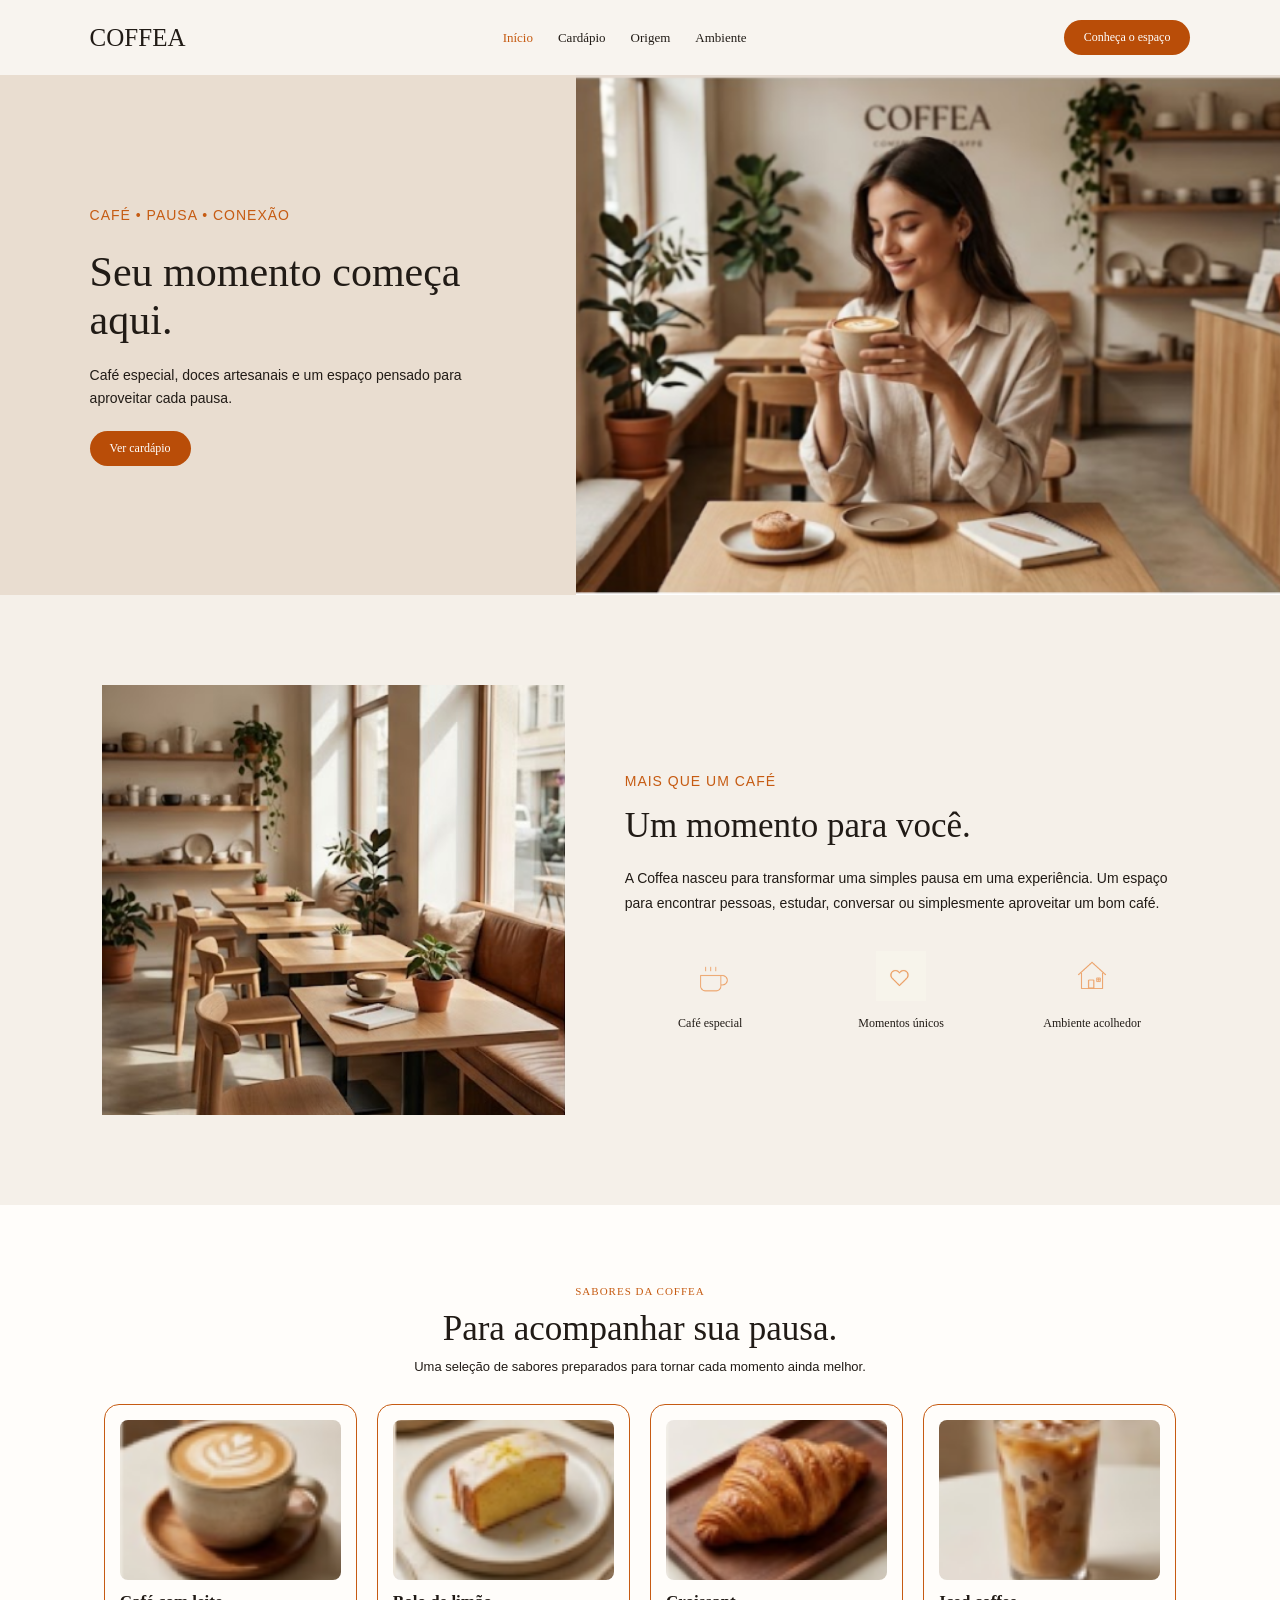
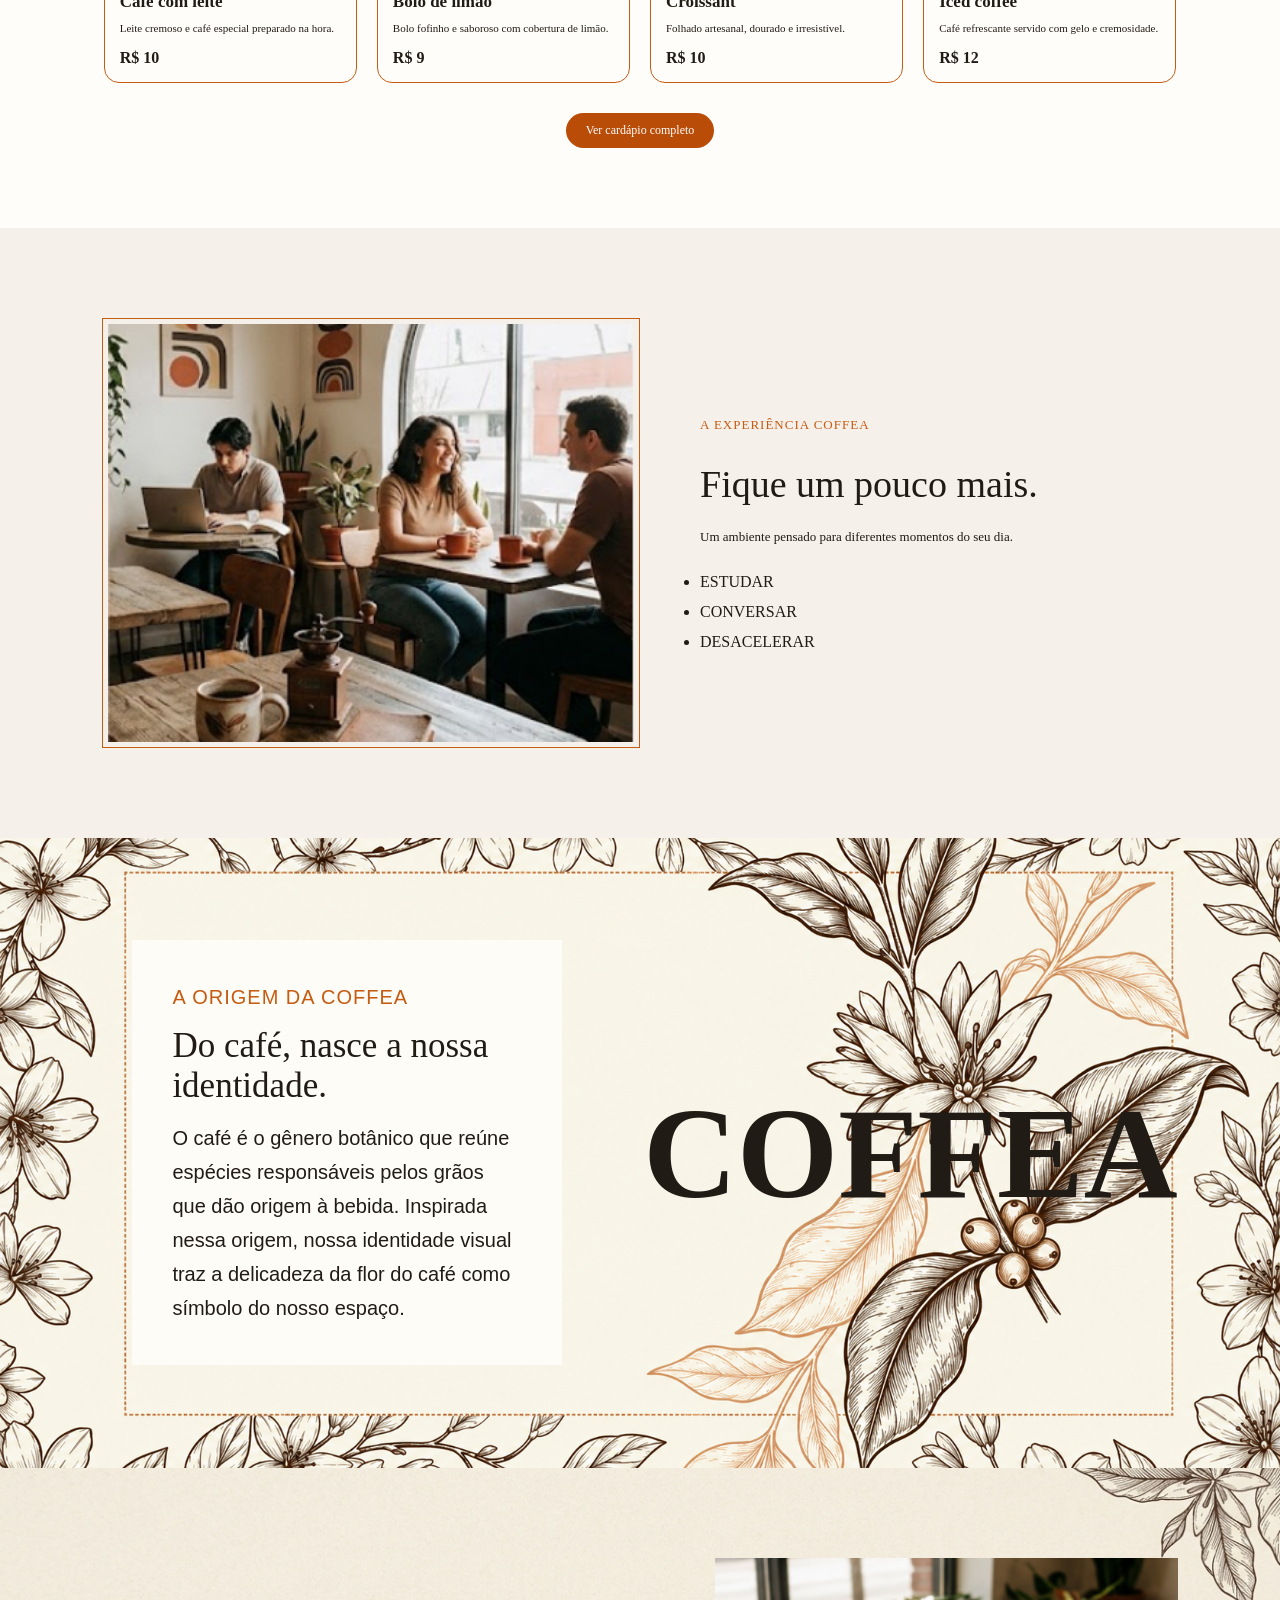
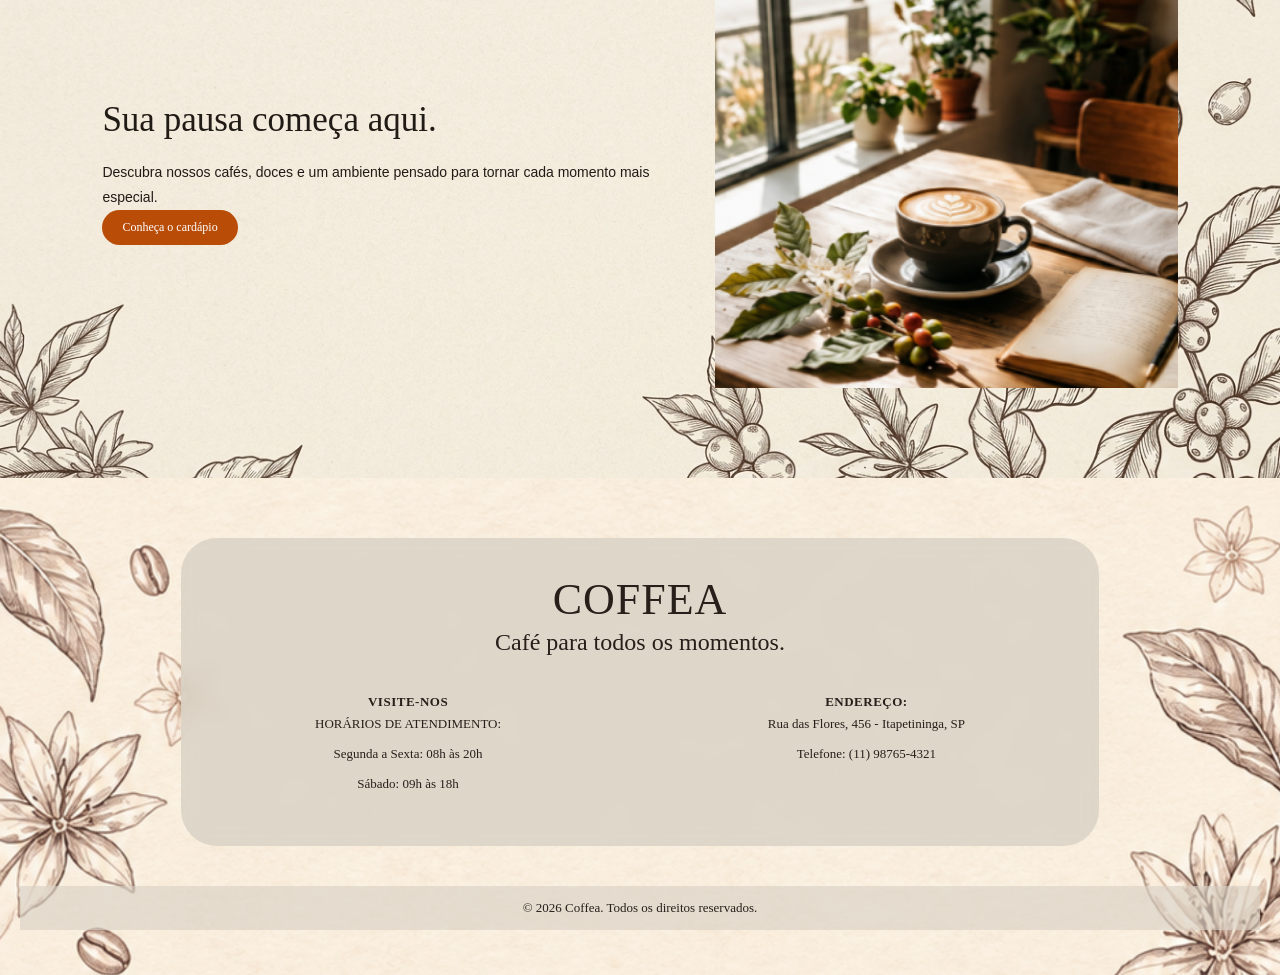
==== index.html @ 1c8af547 "Projeto-coffea" ====
<!DOCTYPE html>
<html lang="pt-br">

<head>
    <meta charset="UTF-8">
    <meta name="viewport" content="width=device-width, initial-scale=1.0">
    <title>COFFEA - Cafeteria</title>

    <link rel="stylesheet" href="base.css">
    <link rel="stylesheet" href="index.css">
</head>

<body>

    <header>
        <h2>COFFEA</h2>

        <nav class="menu">
            <a class="inicio-menu" href="./index.html">Início</a>
            <a href="./cardapio.html">Cardápio</a>
            <a href="#historia">Origem</a>
            <a href="./ambiente.html">Ambiente</a>
        </nav>

        <a href="#cardapio" class="botao">Conheça o espaço</a>
    </header>

    <main>

        <section class="inicio">

            <div class="texto-inicio">
                <p class="subtitulo">CAFÉ • PAUSA • CONEXÃO</p>

                <h1>Seu momento começa aqui.</h1>

                <p>
                    Café especial, doces artesanais e um espaço pensado
                    para aproveitar cada pausa.
                </p>

                <a href="./cardapio.html" class="botao">Ver cardápio</a>
            </div>
            <img src="./Imagens/img1.png" alt="img1">
        </section>

        <section class="sobre">

            <img src="./Imagens/img2.png" alt="img2">
            <div class="texto-sobre">

                <p class="subtitulo">MAIS QUE UM CAFÉ</p>
                <h2>Um momento para você.</h2>
                <p>
                    A Coffea nasceu para transformar uma simples pausa
                    em uma experiência. Um espaço para encontrar pessoas,
                    estudar, conversar ou simplesmente aproveitar um bom café.
                </p>

                <div class="beneficios">

                    <div>
        <img src="./Imagens/cafe-desenho.png" alt="Café">
        <p>Café especial</p>
    </div>

    <div>
        <img src="./Imagens/coracao-desenho.png" alt="Coração">
        <p>Momentos únicos</p>
    </div>

    <div>
        <img src="./Imagens/casa-desenho.png" alt="Casinha">
        <p>Ambiente acolhedor</p>
    </div>

            </div>
        </section>


        <section class="cardapio">

            <p class="subtitulo">SABORES DA COFFEA</p>
            <h2>Para acompanhar sua pausa.</h2>
            <p class="descricao">
                Uma seleção de sabores preparados para tornar cada momento ainda melhor.
            </p>

            <div class="produtos">

                <article class="produto">
                    <img src="./Imagens/3.1.png" alt="img3.1">
                    <h3>Café com leite</h3>
                    <p>Leite cremoso e café especial preparado na hora.</p>
                    <strong>R$ 10</strong>

                </article>

                <article class="produto">
                    <img src="./Imagens/3.2.png" alt="img3.2">
                    <h3>Bolo de limão</h3>
                    <p>Bolo fofinho e saboroso com cobertura de limão.</p>
                    <strong>R$ 9</strong>
                </article>

                <article class="produto">
                    <img src="./Imagens/3.3.png" alt="img3.3">
                    <h3>Croissant</h3>
                    <p>Folhado artesanal, dourado e irresistível.</p>
                    <strong>R$ 10</strong>
                </article>

                <article class="produto">
                    <img src="./Imagens/3.4.png" alt="img3.4">
                    <h3>Iced coffee</h3>
                    <p>Café refrescante servido com gelo e cremosidade.</p>
                    <strong>R$ 12</strong>
                </article>

            </div>

            <a href="./cardapio.html" class="botao">Ver cardápio completo</a>

        </section>


        <section class="experiencia" id="ambiente">
            <img src="./Imagens/img4.png" alt="img4">
            <div class="texto-experiencia">

                <p class="subtitulo">A EXPERIÊNCIA COFFEA</p>
                <h2>Fique um pouco mais.</h2>
                <p>
                    Um ambiente pensado para diferentes momentos do seu dia.
                </p>
                <ul class="links">
                    <li>ESTUDAR</li>
                    <li>CONVERSAR</li>
                    <li>DESACELERAR</li>
                </ul>

            </div>

        </section>


        <section class="historia" id="historia">

            <div class="texto-historia">
                <p class="subtitulo">A ORIGEM DA COFFEA</p>
                <h2>Do café, nasce a nossa identidade.</h2>
                <p>
                    O café é o gênero botânico que reúne espécies responsáveis
                    pelos grãos que dão origem à bebida. Inspirada nessa origem,
                    nossa identidade visual traz a delicadeza da flor do café
                    como símbolo do nosso espaço.
                </p>
            </div>

            <h1 class="coffea"> COFFEA</h1>

        </section>

        <section class="sobre-2" id="sobre-2">
            <div class="texto-sobre">
                <h2>Sua pausa começa aqui.</h2>
                <p>
                    Descubra nossos cafés, doces e um ambiente pensado
                    para tornar cada momento mais especial.
                </p>
                <a href="./cardapio.html" class="botao">Conheça o cardápio</a>
            </div>

            <img src="./Imagens/img6.png" alt="img6">

        </section>

    </main>

    <footer id="rodape">
        <div class="cartao-contato">
            <div class="cabecalho-contato">
                <h2>COFFEA</h2>
                <p class="slogan">Café para todos os momentos.</p>
            </div>

            <div class="info-contato">
                <div class="coluna-info">
                    <h3>VISITE-NOS</h3>
                    <p>HORÁRIOS DE ATENDIMENTO:</p>
                    <p>Segunda a Sexta: 08h às 20h</p>
                    <p>Sábado: 09h às 18h</p>
                </div>

                <div class="coluna-info">
                    <h3>ENDEREÇO:</h3>
                    <p>Rua das Flores, 456 - Itapetininga, SP</p>
                    <p>Telefone: (11) 98765-4321</p>
                </div>
            </div>
        </div>

        <p class="direitos">© 2026 Coffea. Todos os direitos reservados.</p>
    </footer>
</body>

</html>
---- base.css ----
:root {
  --texto: #211b16;
  --fundo: #f5f0e9;
  --creme: #f8f4ef;
  --laranja: #c65b12;
  --botao: #b94d08;
  --marrom: #30251e;
  
  /*Contorno das letras*/
  --contorno-cor: #f4efe6;
  --contorno-esp: 2px;
  --contorno-neg: calc(var(--contorno-esp) * -1);
  --contorno:
  var(--contorno-neg) var(--contorno-neg) 0 var(--contorno-cor),
  var(--contorno-esp) var(--contorno-neg) 0 var(--contorno-cor),
  var(--contorno-neg) var(--contorno-esp) 0 var(--contorno-cor),
  var(--contorno-esp) var(--contorno-esp) 0 var(--contorno-cor),
  var(--contorno-neg) 0 0 var(--contorno-cor),
  var(--contorno-esp) 0 0 var(--contorno-cor),
  0 var(--contorno-neg) 0 var(--contorno-cor),
  0 var(--contorno-esp) 0 var(--contorno-cor);
}


* { margin: 0; padding: 0; box-sizing: border-box; }

html { scroll-behavior: smooth; }

body {
  font-family: Georgia, 'Times New Roman', serif;
  color: var(--texto);
  background: var(--fundo);
  overflow-x: hidden;
}

img { max-width: 100%; display: block; }

header {
  display: flex;
  justify-content: space-between;
  align-items: center;
  padding: 20px 7%;
  background: var(--creme);
  font-family: Georgia, serif;
}
header h2 { font-size: 25px; font-weight: normal; }
nav { display: flex; gap: 25px; }
nav a { color: var(--texto); text-decoration: none; font-size: 13px; }

.botao {
  display: inline-block;
  padding: 10px 20px;
  border-radius: 20px;
  background: var(--botao);
  color: #fff;
  text-decoration: none;
  font-size: 12px;
}

.subtitulo {
  display: block;
  margin-bottom: 14px;
  font-size: 13px;
  letter-spacing: 2px;
  text-transform: uppercase;
  color: var(--laranja);
}

body > footer {
  display: flex;
  flex-direction: column;
  align-items: center;
  padding-top: 60px;
  background: var(--marrom) url("./Imagens/fundo_continuo.png") center / cover no-repeat;
  color: #261f1a;
  font-family: Georgia, serif;
}

.cartao-contato {
  display: flex;
  flex-direction: column;
  align-items: center;
  width: 74%;
  max-width: 960px;
  padding: 36px 50px 42px;
  margin-bottom: 40px;
  background: rgba(218, 211, 198, 0.85);
  backdrop-filter: blur(8px);
  border-radius: 36px;
}
.cabecalho-contato { margin-bottom: 28px; text-align: center; }
.cabecalho-contato h2 {
  margin-bottom: 4px;
  font-size: clamp(32px, 3.6vw, 44px);
  font-weight: normal;
  letter-spacing: 1px;
}
.slogan { font-size: clamp(18px, 2vw, 24px); }

.info-contato {
  display: flex;
  justify-content: space-between;
  gap: 40px;
  width: 100%;
  max-width: 650px;
}
.coluna-info h3 { margin-bottom: 4px; font-size: 13px; letter-spacing: 0.5px; }
.coluna-info p { font-size: 13px; line-height: 1.55; }

.direitos {
  width: 100%;
  padding: 14px 20px;
  background: rgba(218, 211, 198, 0.65);
  text-align: center;
  font-size: 13px;
}

@media (max-width: 768px) {
  header { flex-direction: column; gap: 20px; }
  nav { flex-wrap: wrap; justify-content: center; gap: 15px; }
  .cartao-contato { width: 94%; padding: 28px 22px; border-radius: 24px; }
  .info-contato { flex-direction: column; gap: 20px; text-align: center; }
}
---- index.css ----
*{
margin: 0;
padding: 0;
box-sizing: border-box;
}
html {
scroll-behavior: smooth;
}
body {
background-color: #f5f0e9;
color: #211b16;
font-family: Georgia, serif;
}
img {
max-width: 100%;
display: block;
}
.subtitulo {
color: #c65b12;
font-size: 11px;
margin-bottom: 12px;
letter-spacing: 1px;
}
.botao {
display: inline-block;
background-color: #b94d08;
color: white;
text-decoration: none;
padding: 10px 20px;
border-radius: 20px;
font-size: 12px;
}
.menu > .inicio-menu{
color: #c65b12
}


header {
background-color: #f8f4ef;
display: flex;
justify-content: space-between;
align-items: center;
padding: 20px 7%;
}
header h2 {
font-size: 25px;
font-weight: normal;
}
nav {
display: flex;
gap: 25px;
}
nav a {
color: #211b16;
text-decoration: none;
font-size: 13px;
}
.menu > .inicio-menu{
color: #c65b12
}

.inicio {
display: flex;
align-items: center;
background-color: #e9ddd0;
min-height: 520px;
}
.texto-inicio {
width: 45%;
padding: 50px 7%;
}
.texto-inicio h1 {
font-size: 42px;
font-weight: normal;
margin-bottom: 20px;
}
.texto-inicio p {
font-size: 14px;
line-height: 1.7;
margin-bottom: 20px;
font-family: montserrat-light, sans-serif;
}
.inicio img {
width: 55%;
height: 520px;
object-fit: cover;
}


.sobre {
display: flex;
align-items: center;
gap: 60px;
padding: 90px 7%;
}
.sobre img {
width: 43%;
height: 430px;
object-fit: cover;
}
.texto-sobre {
flex: 1;
}
.texto-sobre h2 {
font-size: 35px;
font-weight: normal;
margin-bottom: 20px;
}
.texto-sobre > p {
font-size: 14px;
line-height: 1.8;
font-family: montserrat-light, sans-serif;
}
.sobre {
display: flex;
align-items: center;
justify-content: space-between;
gap: 60px;
padding: 90px 8%;

}
.sobre-2 {
display: flex;
align-items: center;
justify-content: space-between;
gap: 60px;
padding: 90px 8%;
background-image: url("./Imagens/sobre_fundo.jpg");
background-size: cover;
background-position: center;
}
.sobre-2 img {
width: 43%;
height: 430px;
object-fit: cover;
}
.beneficios {
    display: flex;
    flex-direction: row;
    justify-content: space-between;
    align-items: flex-start;
    gap: 20px;
    margin-top: 35px;
    width: 100%;
    text-align: center;
}

.beneficios div {
    flex: 1;
    display: flex;
    flex-direction: column;
    align-items: center;
}

.beneficios img {
    width: 50px;
    height: 50px;
    object-fit: contain;
    margin-bottom: 10px;
}

.beneficios p {
    font-size: 12px;
    margin-top: 5px;
    text-align: center;
   
}


.cardapio {
text-align: center;
padding: 80px 7%;
background-color: #fffdfa;
}
.cardapio h2 {
font-size: 35px;
font-weight: normal;
margin-bottom: 10px;
}
.descricao {
font-size: 13px;
margin-bottom: 30px;
font-family: montserrat-light, sans-serif;
}
.produtos {
display: flex;
justify-content: center;
gap: 20px;
margin-bottom: 30px;
}
.produto {
border: 1px solid #c65b12;
border-radius: 15px;
padding: 15px;
width: 23%;
text-align: left;
}
.produto img {
width: 100%;
height: 160px;
object-fit: cover;
border-radius: 8px;
}
.produto h3 {
font-size: 17px;
margin-top: 12px;
margin-bottom: 8px;
}
.produto p {
font-size: 11px;
line-height: 1.5;
margin-bottom: 12px;
}
.produto strong {
font-size: 16px;
}


.experiencia {
display: flex;
align-items: center;
gap: 60px;
padding: 90px 8%;
background-color: #f5f0e9;
}
.experiencia img {
width: 50%;
height: 430px;
object-fit: cover;
padding: 5px;
border: 1px solid #c65b12;
}
.texto-experiencia {
flex: 1;
}
.texto-experiencia h2 {
font-size: 38px;
font-weight: normal;
margin-bottom: 20px;
}
.texto-experiencia p {
font-size: 13px;
line-height: 1.7;
margin-bottom: 25px;
font-family: Georgia, serif;

}

.links {
display: flex;
flex-direction: column;
gap: 12px;
}
.links a {
color: #c65b12;
font-size: 13px;
font-weight: bold;
text-decoration: none;
}

.historia {
display: flex;
align-items: center;
justify-content: space-between;
min-height: 630px;
padding: 80px 8%;
background-color: #e9dfd2;
background-image: url("./Imagens/moldura-fundo-coffea.png");
background-size: cover;
background-position: center;
}

.coffea{
    font-size: 130px;
}
.texto-historia {
width: 40%;
background-color: rgba(255, 253, 250, 0.88);
padding: 40px;
  margin-left: 30px;
}
.texto-historia h2 {
font-size: 35px;
font-weight: normal;
margin-bottom: 15px;
}
.texto-historia p {
font-size: 20px;
line-height: 1.7;
font-family: montserrat-light, sans-serif;
}
.nome-coffea h2 {
font-size: 65px;
color: #513b29;
}
.historia img {
    width: 200%;
    height: 500px;
    object-fit: contain;
}
footer {
background-color: #30251e;
color: #f5f0e9;
text-align: center;
padding: 35px 20px;
}
footer h2 {
font-size: 25px;
margin-bottom: 12px;
}
footer p {
font-size: 12px;
margin-bottom: 10px;
}


@media (max-width: 768px) {
header {
flex-direction: column;
gap: 20px;
}
nav {
flex-wrap: wrap;
justify-content: center;
gap: 15px;
}
.inicio,
.sobre,
.experiencia,
.contato {
flex-direction: column;
}
.texto-inicio,
.texto-sobre,
.texto-experiencia,
.texto-contato {
width: 45%;
padding: 30px 7%;
}
.inicio img,
.sobre img,
.experiencia img,
.contato img
{
width: 50%;
height: 400px;
}

.produtos {
flex-wrap: wrap;
}
.produto {
width: 45%;
}
.historia {
flex-direction: column;
gap: 30px;
}
.texto-historia {
width: 100%;
}
.nome-coffea h2 {
font-size: 40px;
}
}
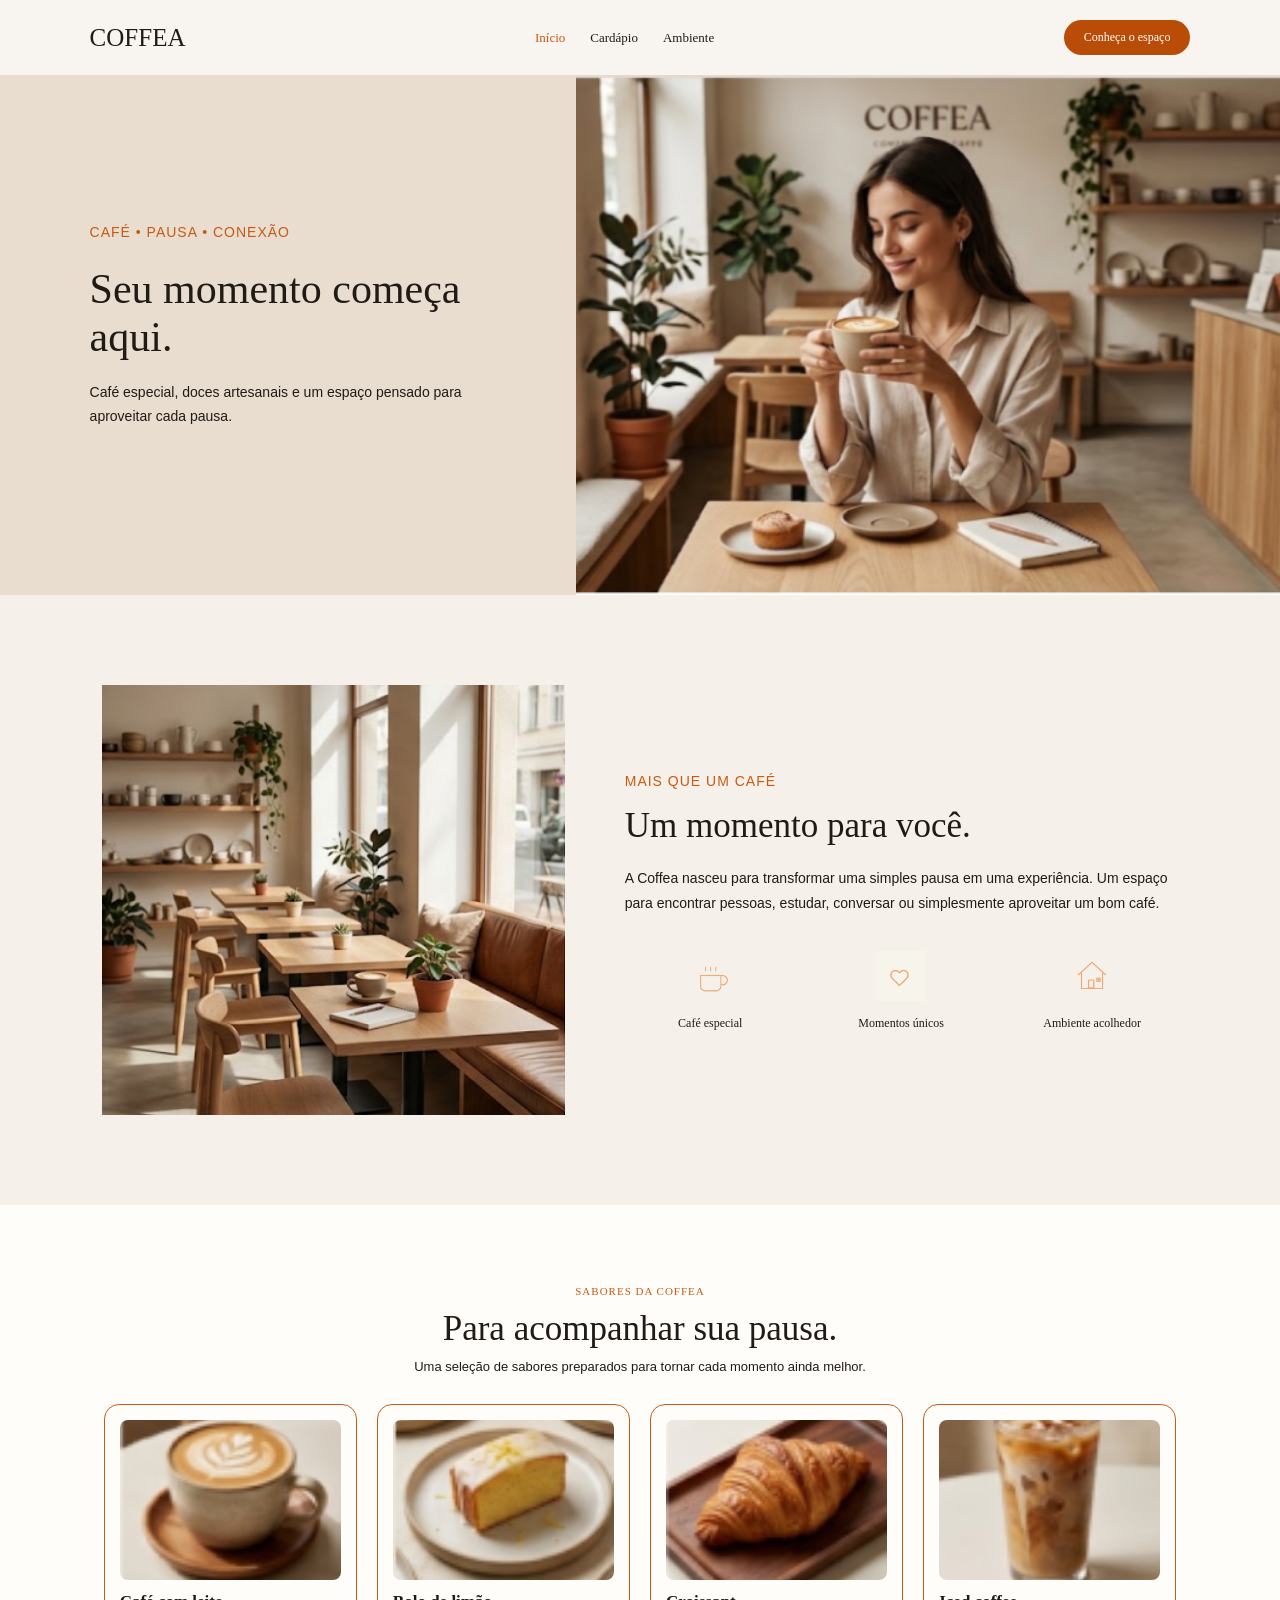
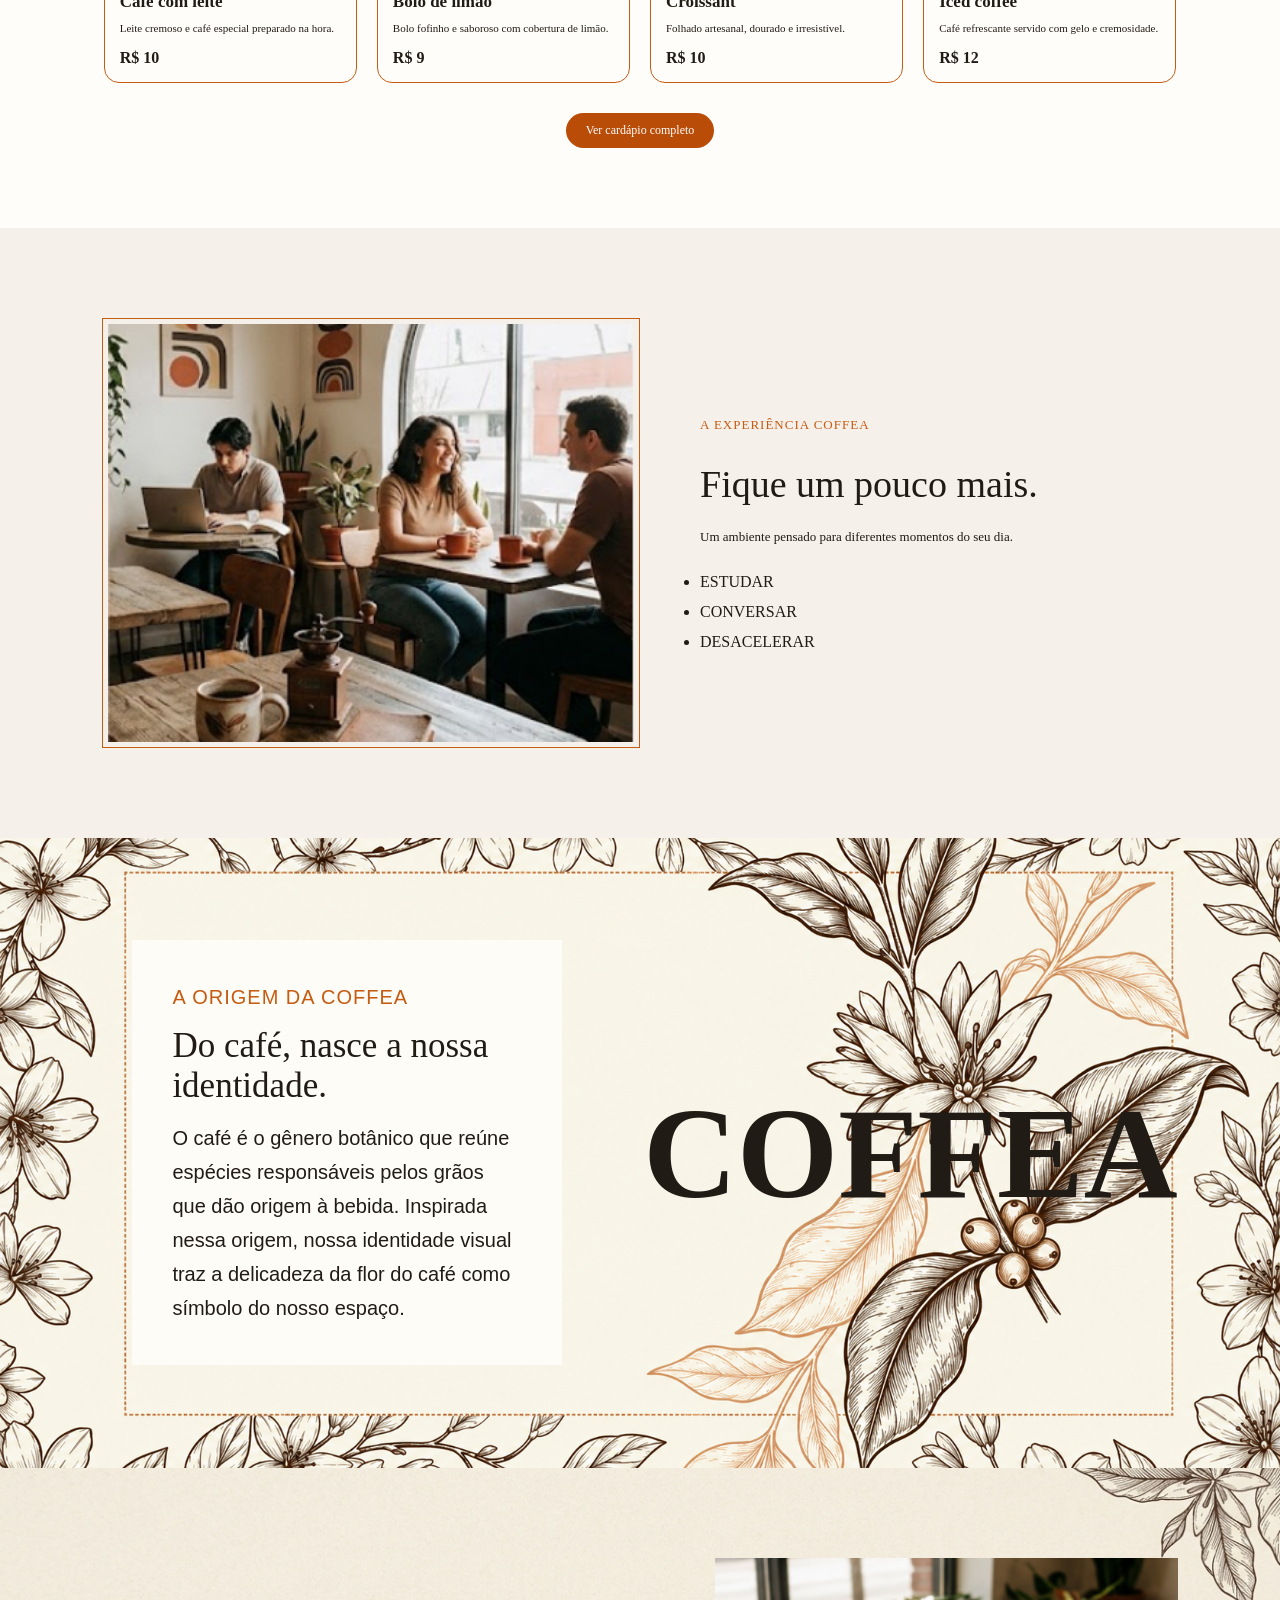
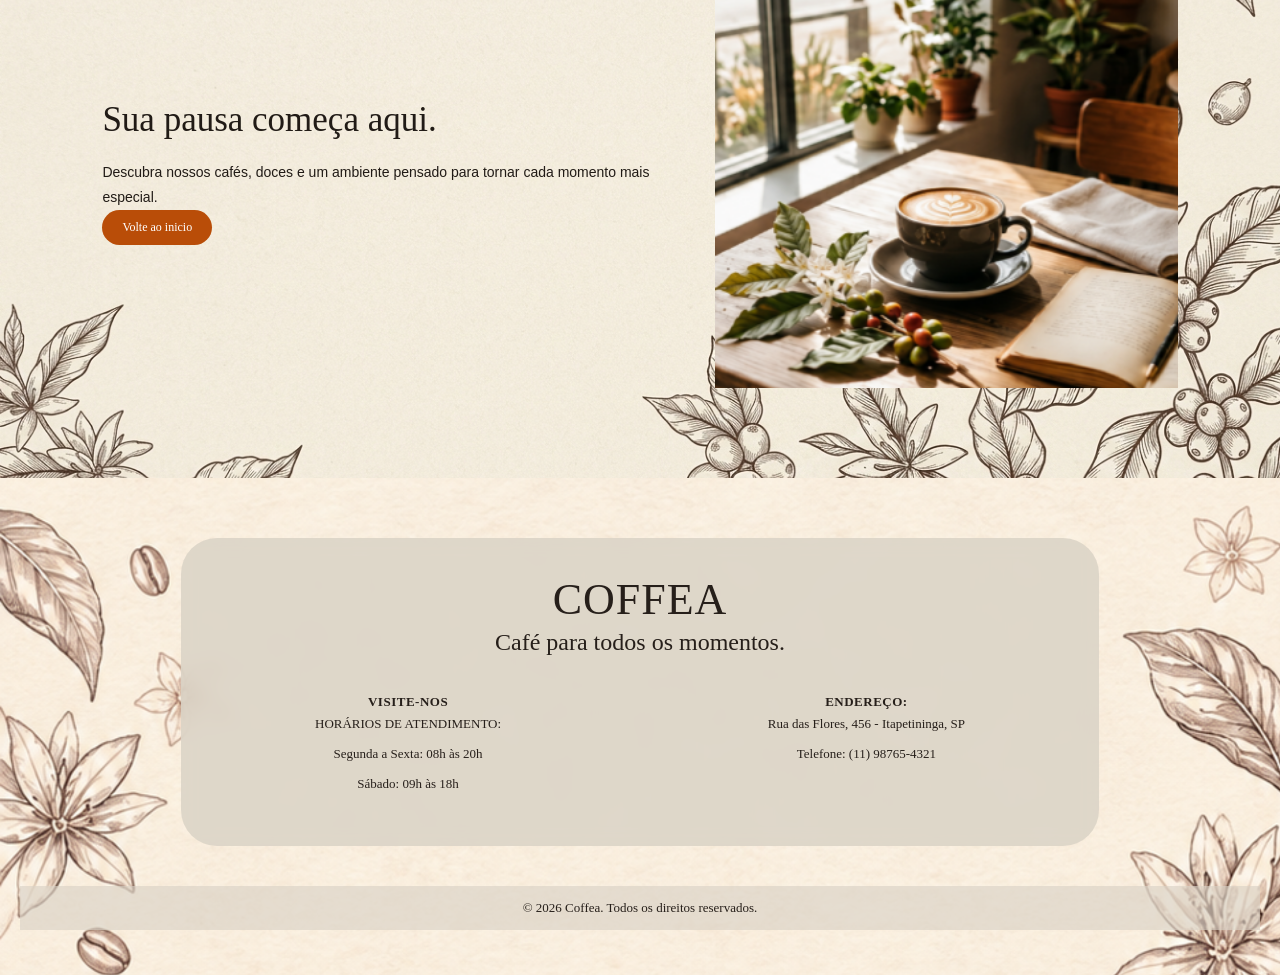
==== commit 625579f6: "Projeto-Coffea" ====
--- a/index.html
+++ b/index.html
@@ -18,16 +18,15 @@
         <nav class="menu">
             <a class="inicio-menu" href="./index.html">Início</a>
             <a href="./cardapio.html">Cardápio</a>
-            <a href="#historia">Origem</a>
             <a href="./ambiente.html">Ambiente</a>
         </nav>
 
-        <a href="#cardapio" class="botao">Conheça o espaço</a>
+        <a href="#historia" class="botao">Conheça o espaço</a>
     </header>
 
     <main>
 
-        <section class="inicio">
+        <section class="inicio" id="inicio">
 
             <div class="texto-inicio">
                 <p class="subtitulo">CAFÉ • PAUSA • CONEXÃO</p>
@@ -39,7 +38,7 @@
                     para aproveitar cada pausa.
                 </p>
 
-                <a href="./cardapio.html" class="botao">Ver cardápio</a>
+               
             </div>
             <img src="./Imagens/img1.png" alt="img1">
         </section>
@@ -168,7 +167,7 @@
                     Descubra nossos cafés, doces e um ambiente pensado
                     para tornar cada momento mais especial.
                 </p>
-                <a href="./cardapio.html" class="botao">Conheça o cardápio</a>
+                <a href="#inicio" class="botao">Volte ao inicio</a>
             </div>
 
             <img src="./Imagens/img6.png" alt="img6">
